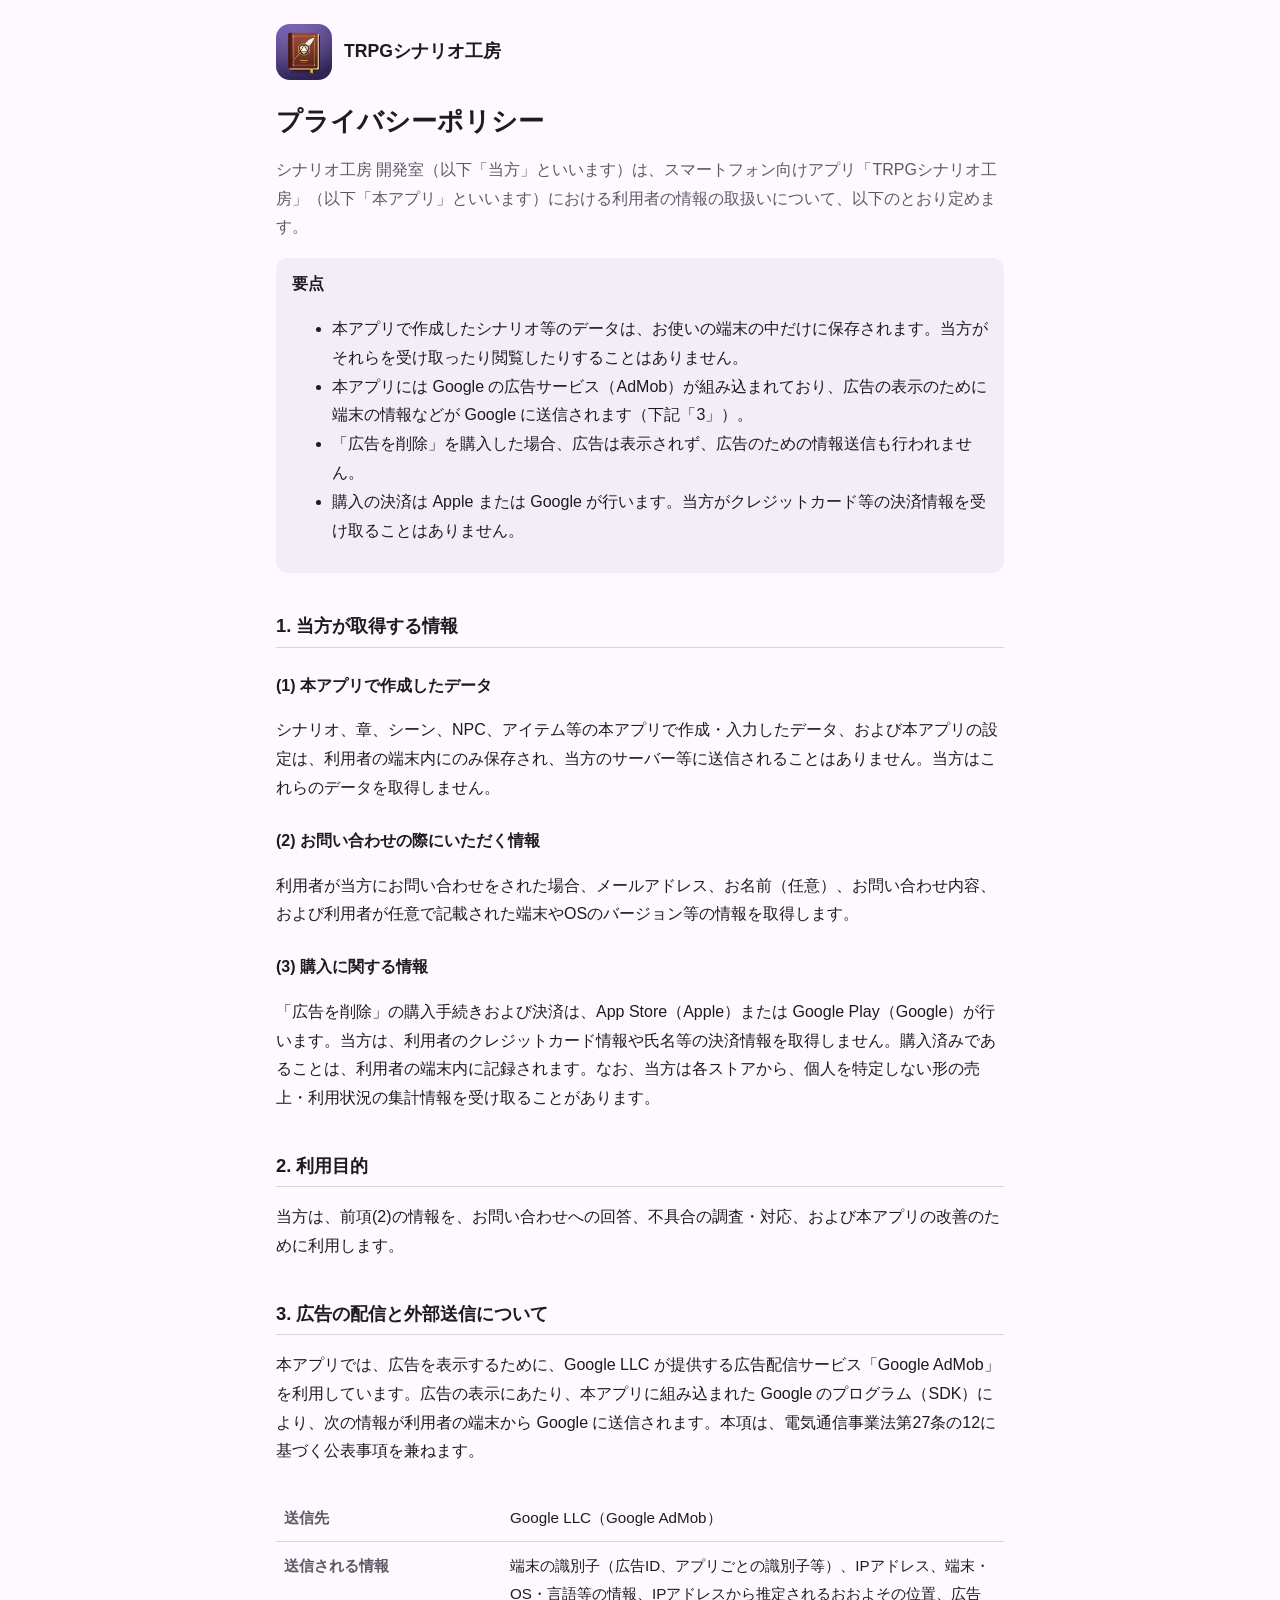
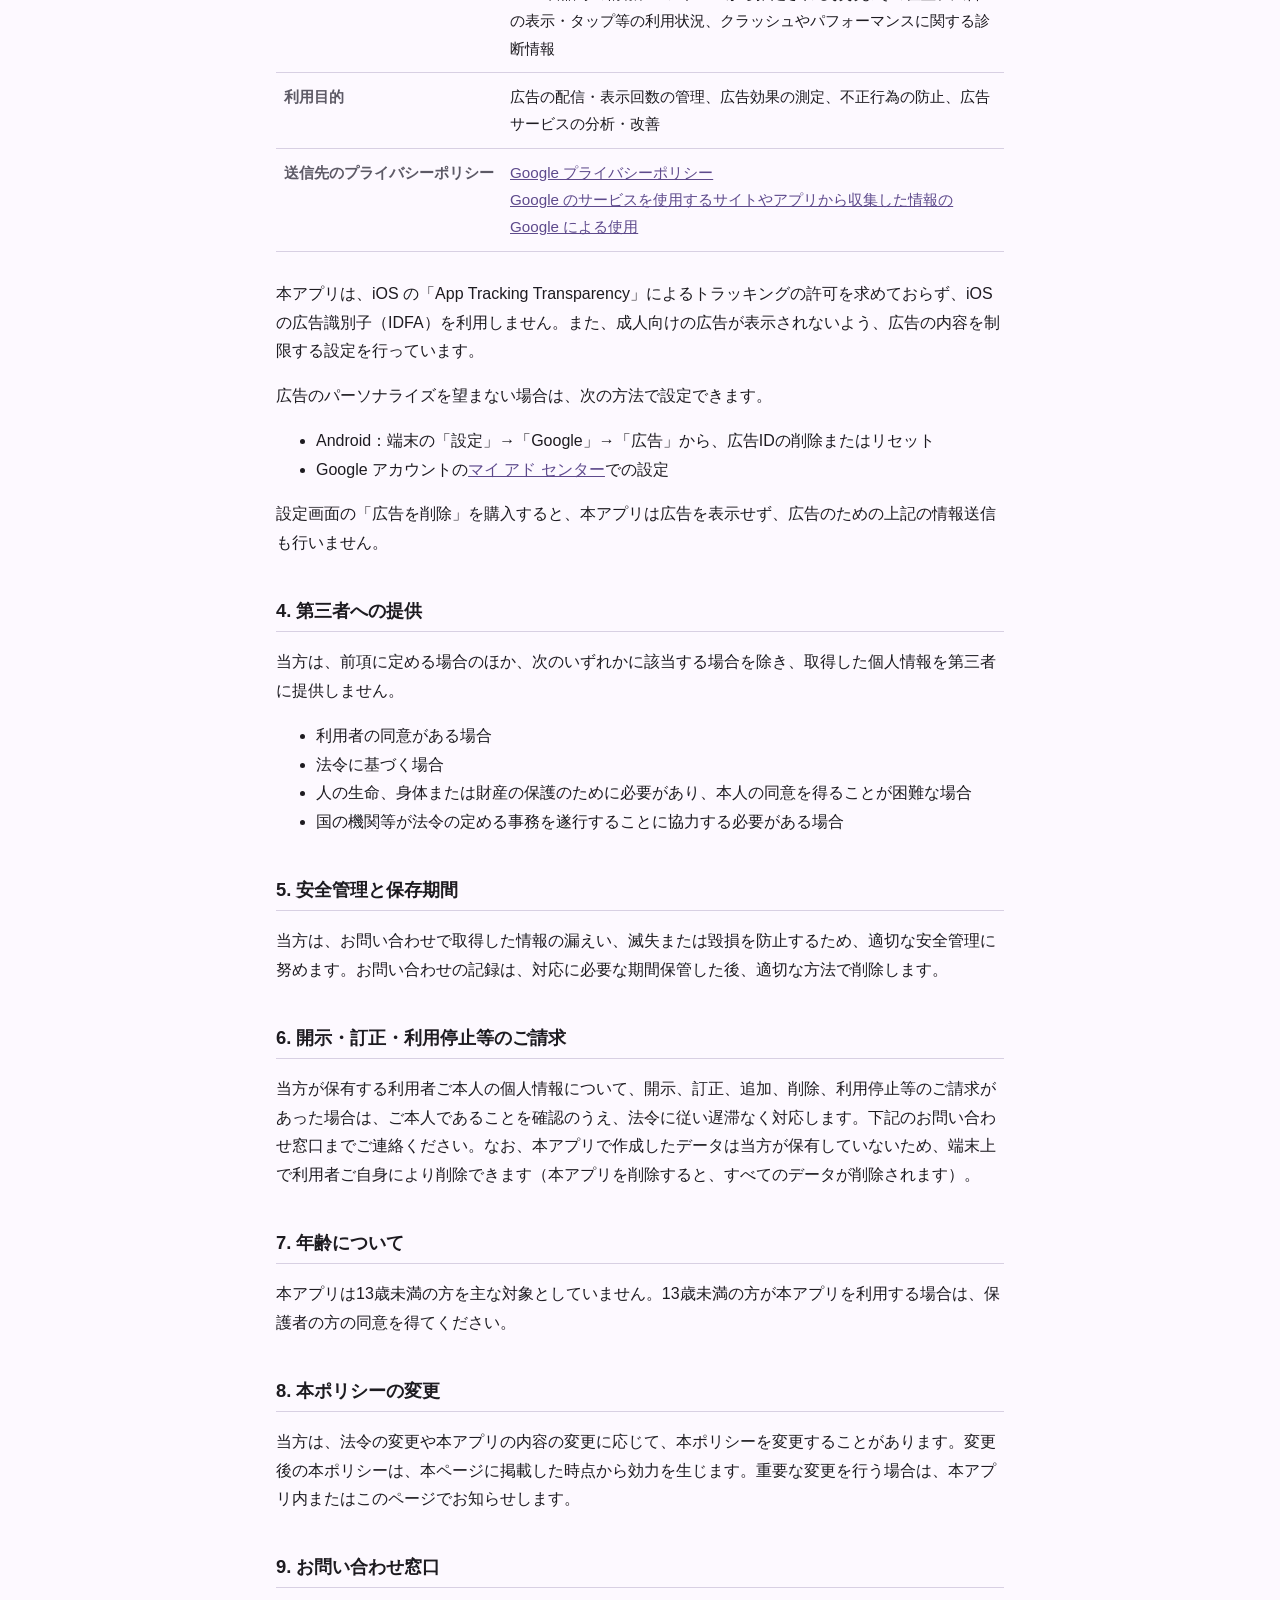
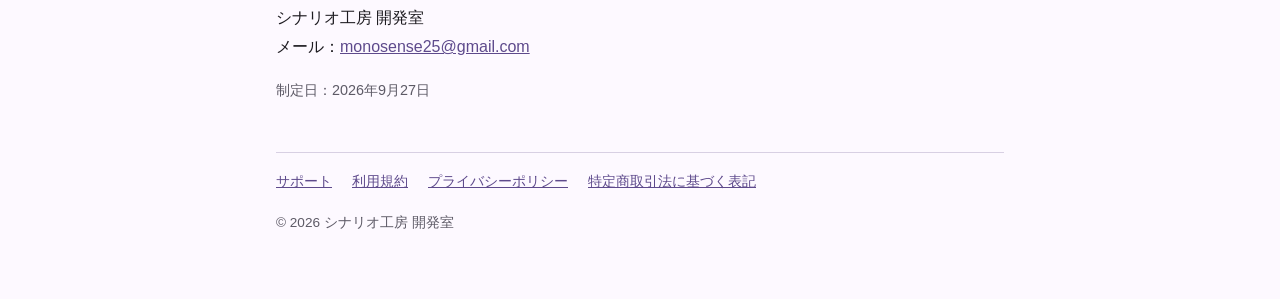
==== privacy.html @ 80e6c277 "サポートページ・利用規約・プライバシーポリシー・特定商取引法に基づく表記を公開 Co-Authored-By: Claude Opus 5.5 <noreply@anthropic.com>" ====
<!doctype html>
<html lang="ja">
<head>
  <meta charset="utf-8">
  <meta name="viewport" content="width=device-width, initial-scale=1">
  <title>プライバシーポリシー｜TRPGシナリオ工房</title>
  <link rel="icon" href="app_icon.png">
  <link rel="apple-touch-icon" href="app_icon.png">
  <link rel="stylesheet" href="style.css">
</head>
<body>
<main>
  <header class="site">
    <img src="app_icon.png" alt="">
    <a href="./">TRPGシナリオ工房</a>
  </header>

  <h1>プライバシーポリシー</h1>
  <p class="lead">シナリオ工房 開発室（以下「当方」といいます）は、スマートフォン向けアプリ「TRPGシナリオ工房」（以下「本アプリ」といいます）における利用者の情報の取扱いについて、以下のとおり定めます。</p>

  <div class="box">
    <strong>要点</strong>
    <ul>
      <li>本アプリで作成したシナリオ等のデータは、お使いの端末の中だけに保存されます。当方がそれらを受け取ったり閲覧したりすることはありません。</li>
      <li>本アプリには Google の広告サービス（AdMob）が組み込まれており、広告の表示のために端末の情報などが Google に送信されます（下記「3」）。</li>
      <li>「広告を削除」を購入した場合、広告は表示されず、広告のための情報送信も行われません。</li>
      <li>購入の決済は Apple または Google が行います。当方がクレジットカード等の決済情報を受け取ることはありません。</li>
    </ul>
  </div>

  <h2>1. 当方が取得する情報</h2>
  <h3>(1) 本アプリで作成したデータ</h3>
  <p>シナリオ、章、シーン、NPC、アイテム等の本アプリで作成・入力したデータ、および本アプリの設定は、利用者の端末内にのみ保存され、当方のサーバー等に送信されることはありません。当方はこれらのデータを取得しません。</p>
  <h3>(2) お問い合わせの際にいただく情報</h3>
  <p>利用者が当方にお問い合わせをされた場合、メールアドレス、お名前（任意）、お問い合わせ内容、および利用者が任意で記載された端末やOSのバージョン等の情報を取得します。</p>
  <h3>(3) 購入に関する情報</h3>
  <p>「広告を削除」の購入手続きおよび決済は、App Store（Apple）または Google Play（Google）が行います。当方は、利用者のクレジットカード情報や氏名等の決済情報を取得しません。購入済みであることは、利用者の端末内に記録されます。なお、当方は各ストアから、個人を特定しない形の売上・利用状況の集計情報を受け取ることがあります。</p>

  <h2>2. 利用目的</h2>
  <p>当方は、前項(2)の情報を、お問い合わせへの回答、不具合の調査・対応、および本アプリの改善のために利用します。</p>

  <h2 id="external">3. 広告の配信と外部送信について</h2>
  <p>本アプリでは、広告を表示するために、Google LLC が提供する広告配信サービス「Google AdMob」を利用しています。広告の表示にあたり、本アプリに組み込まれた Google のプログラム（SDK）により、次の情報が利用者の端末から Google に送信されます。本項は、電気通信事業法第27条の12に基づく公表事項を兼ねます。</p>
  <div class="table-wrap">
  <table>
    <tr><th>送信先</th><td>Google LLC（Google AdMob）</td></tr>
    <tr><th>送信される情報</th><td>
      端末の識別子（広告ID、アプリごとの識別子等）、IPアドレス、端末・OS・言語等の情報、IPアドレスから推定されるおおよその位置、広告の表示・タップ等の利用状況、クラッシュやパフォーマンスに関する診断情報
    </td></tr>
    <tr><th>利用目的</th><td>広告の配信・表示回数の管理、広告効果の測定、不正行為の防止、広告サービスの分析・改善</td></tr>
    <tr><th>送信先のプライバシーポリシー</th><td>
      <a href="https://policies.google.com/privacy?hl=ja">Google プライバシーポリシー</a><br>
      <a href="https://policies.google.com/technologies/partner-sites?hl=ja">Google のサービスを使用するサイトやアプリから収集した情報の Google による使用</a>
    </td></tr>
  </table>
  </div>
  <p>本アプリは、iOS の「App Tracking Transparency」によるトラッキングの許可を求めておらず、iOS の広告識別子（IDFA）を利用しません。また、成人向けの広告が表示されないよう、広告の内容を制限する設定を行っています。</p>
  <p>広告のパーソナライズを望まない場合は、次の方法で設定できます。</p>
  <ul>
    <li>Android：端末の「設定」→「Google」→「広告」から、広告IDの削除またはリセット</li>
    <li>Google アカウントの<a href="https://myadcenter.google.com/?hl=ja">マイ アド センター</a>での設定</li>
  </ul>
  <p>設定画面の「広告を削除」を購入すると、本アプリは広告を表示せず、広告のための上記の情報送信も行いません。</p>

  <h2>4. 第三者への提供</h2>
  <p>当方は、前項に定める場合のほか、次のいずれかに該当する場合を除き、取得した個人情報を第三者に提供しません。</p>
  <ul>
    <li>利用者の同意がある場合</li>
    <li>法令に基づく場合</li>
    <li>人の生命、身体または財産の保護のために必要があり、本人の同意を得ることが困難な場合</li>
    <li>国の機関等が法令の定める事務を遂行することに協力する必要がある場合</li>
  </ul>

  <h2>5. 安全管理と保存期間</h2>
  <p>当方は、お問い合わせで取得した情報の漏えい、滅失または毀損を防止するため、適切な安全管理に努めます。お問い合わせの記録は、対応に必要な期間保管した後、適切な方法で削除します。</p>

  <h2>6. 開示・訂正・利用停止等のご請求</h2>
  <p>当方が保有する利用者ご本人の個人情報について、開示、訂正、追加、削除、利用停止等のご請求があった場合は、ご本人であることを確認のうえ、法令に従い遅滞なく対応します。下記のお問い合わせ窓口までご連絡ください。なお、本アプリで作成したデータは当方が保有していないため、端末上で利用者ご自身により削除できます（本アプリを削除すると、すべてのデータが削除されます）。</p>

  <h2>7. 年齢について</h2>
  <p>本アプリは13歳未満の方を主な対象としていません。13歳未満の方が本アプリを利用する場合は、保護者の方の同意を得てください。</p>

  <h2>8. 本ポリシーの変更</h2>
  <p>当方は、法令の変更や本アプリの内容の変更に応じて、本ポリシーを変更することがあります。変更後の本ポリシーは、本ページに掲載した時点から効力を生じます。重要な変更を行う場合は、本アプリ内またはこのページでお知らせします。</p>

  <h2>9. お問い合わせ窓口</h2>
  <p>シナリオ工房 開発室<br>
  メール：<a href="mailto:monosense25@gmail.com">monosense25@gmail.com</a></p>

  <p class="meta">制定日：2026年9月27日</p>

  <nav class="links">
    <a href="./">サポート</a>
    <a href="terms.html">利用規約</a>
    <a href="privacy.html">プライバシーポリシー</a>
    <a href="tokushoho.html">特定商取引法に基づく表記</a>
  </nav>
  <footer>© 2026 シナリオ工房 開発室</footer>
</main>
</body>
</html>
---- style.css ----
:root {
  --bg: #fdf9ff;
  --surface: #f3edf7;
  --text: #1d1b20;
  --muted: #5d5a66;
  --primary: #5e4a8c;
  --border: #d8d0e3;
}

@media (prefers-color-scheme: dark) {
  :root {
    --bg: #141218;
    --surface: #211f26;
    --text: #e6e0e9;
    --muted: #b3aebd;
    --primary: #cdbdff;
    --border: #3b3744;
  }
}

* {
  box-sizing: border-box;
}

body {
  margin: 0;
  background: var(--bg);
  color: var(--text);
  font-family: -apple-system, BlinkMacSystemFont, "Hiragino Sans", "Hiragino Kaku Gothic ProN",
    "Noto Sans JP", "Yu Gothic", Meiryo, sans-serif;
  line-height: 1.8;
  -webkit-text-size-adjust: 100%;
}

main {
  max-width: 760px;
  margin: 0 auto;
  padding: 24px 16px 64px;
}

header.site {
  display: flex;
  align-items: center;
  gap: 12px;
  margin-bottom: 8px;
}

header.site img {
  width: 56px;
  height: 56px;
  border-radius: 14px;
}

header.site a {
  color: var(--text);
  text-decoration: none;
  font-weight: 700;
  font-size: 1.1rem;
}

h1 {
  font-size: 1.6rem;
  line-height: 1.4;
  margin: 24px 0 8px;
}

h2 {
  font-size: 1.15rem;
  margin: 36px 0 8px;
  padding-bottom: 4px;
  border-bottom: 1px solid var(--border);
}

h3 {
  font-size: 1rem;
  margin: 24px 0 4px;
}

a {
  color: var(--primary);
}

p,
li {
  overflow-wrap: anywhere;
}

.lead {
  color: var(--muted);
}

.box {
  background: var(--surface);
  border-radius: 12px;
  padding: 12px 16px;
  margin: 16px 0;
}

.table-wrap {
  overflow-x: auto;
}

table {
  width: 100%;
  border-collapse: collapse;
  margin: 12px 0;
  font-size: 0.95rem;
}

th,
td {
  text-align: left;
  vertical-align: top;
  padding: 10px 8px;
  border-bottom: 1px solid var(--border);
}

th {
  white-space: nowrap;
  color: var(--muted);
  font-weight: 600;
}

nav.links {
  display: flex;
  flex-wrap: wrap;
  gap: 8px 20px;
  margin-top: 48px;
  padding-top: 16px;
  border-top: 1px solid var(--border);
  font-size: 0.9rem;
}

footer {
  margin-top: 16px;
  color: var(--muted);
  font-size: 0.85rem;
}

.meta {
  color: var(--muted);
  font-size: 0.9rem;
}
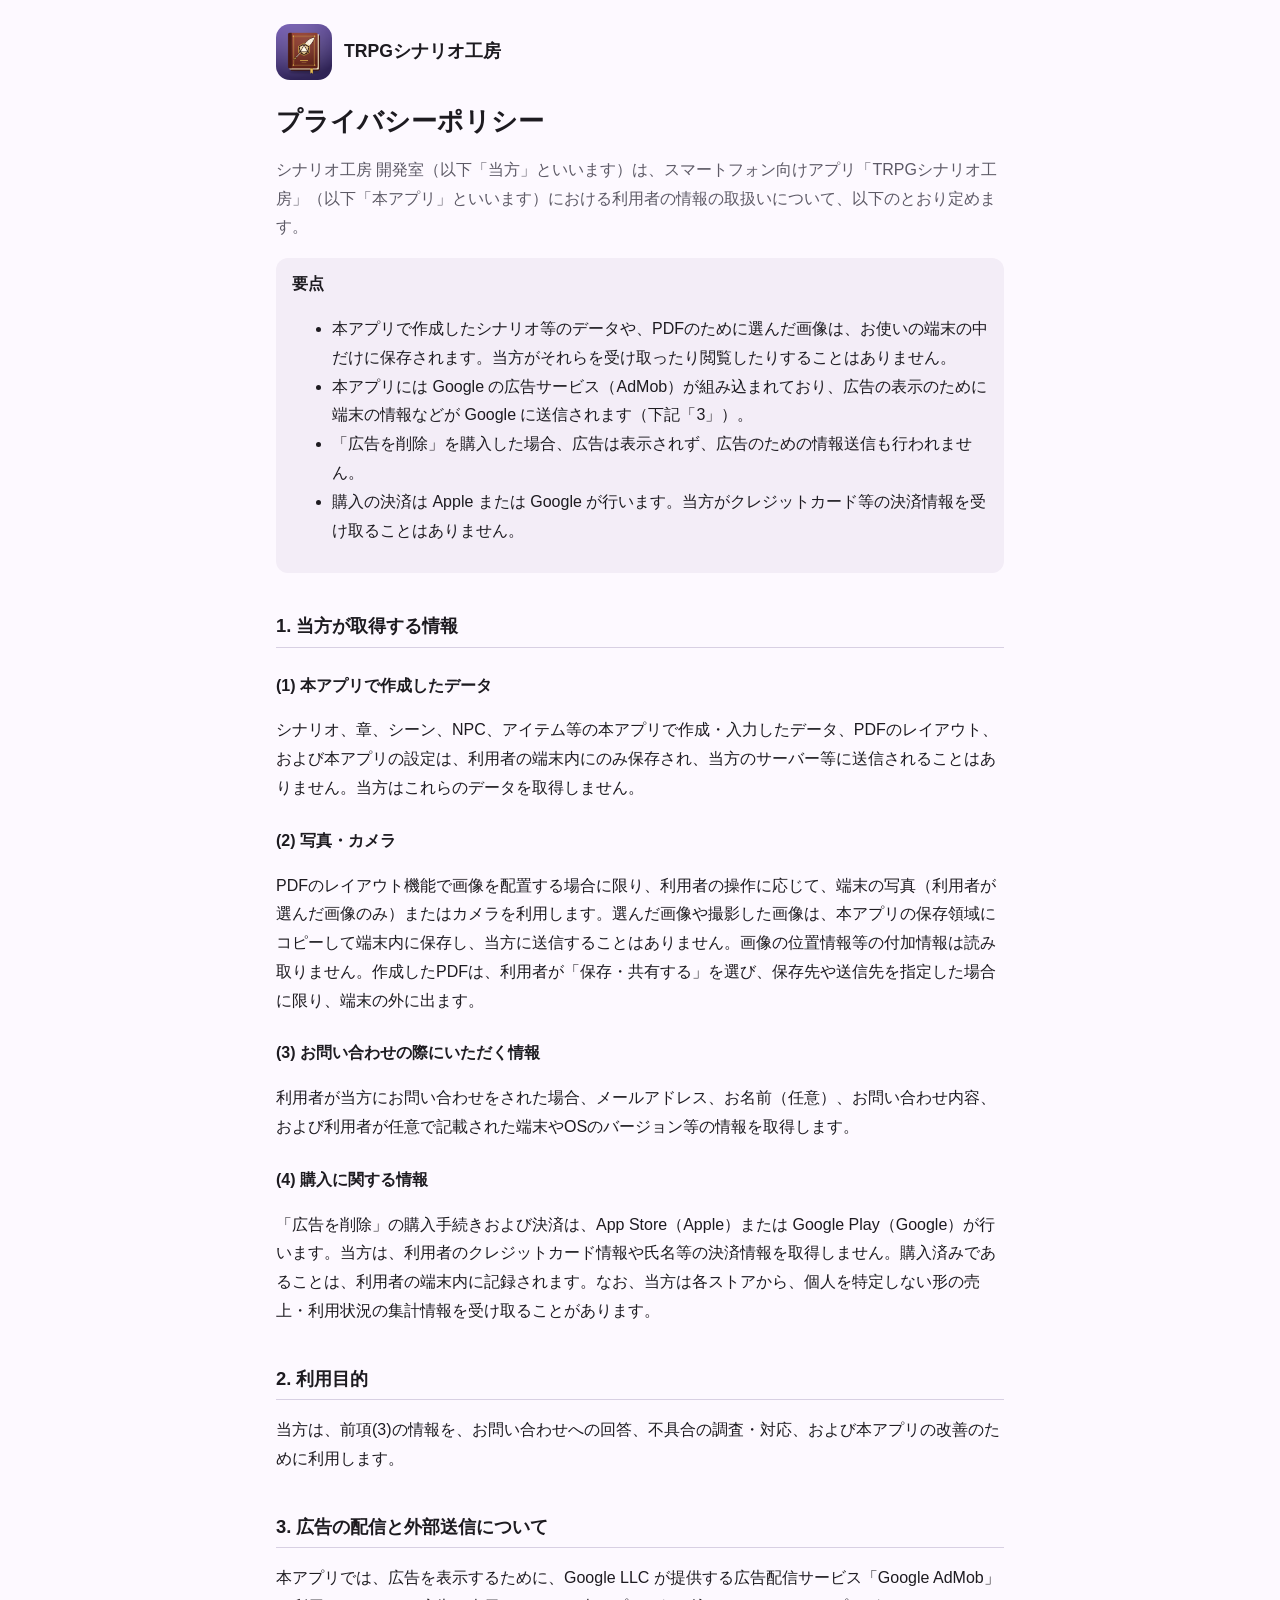
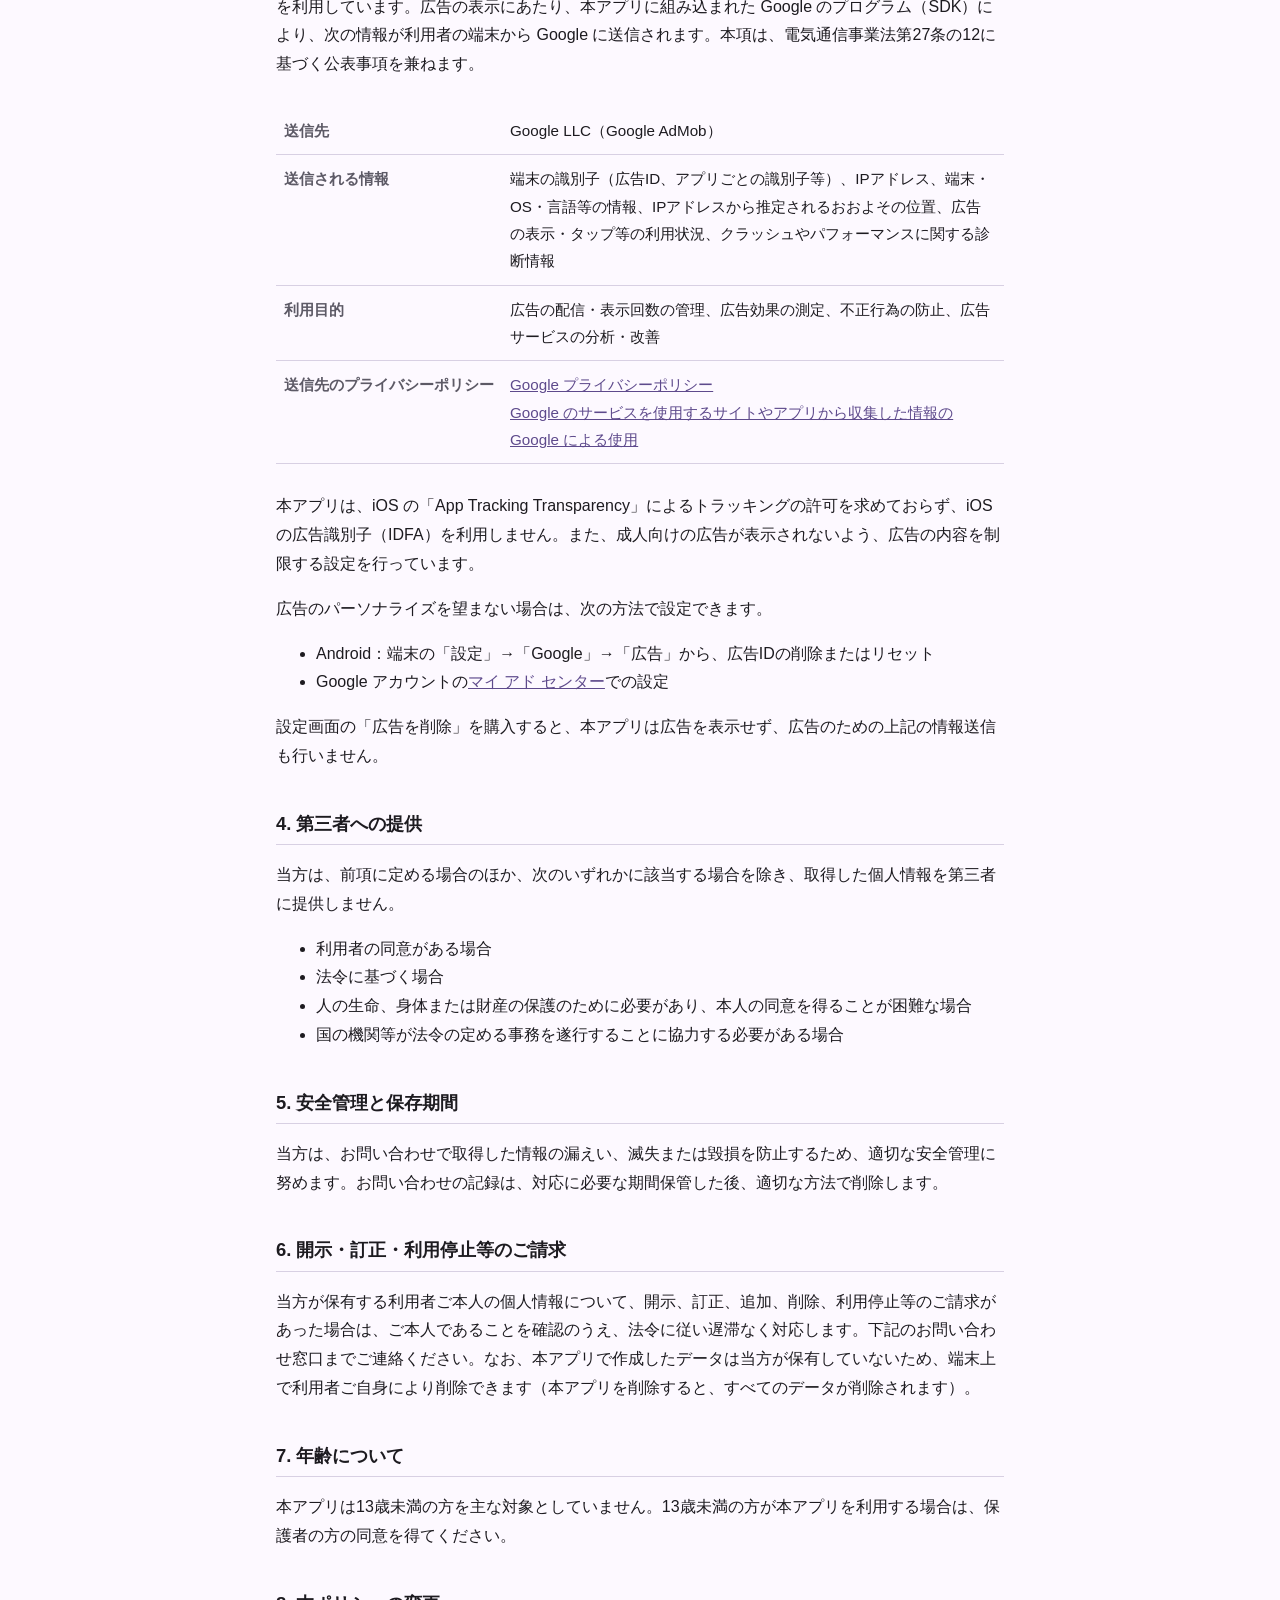
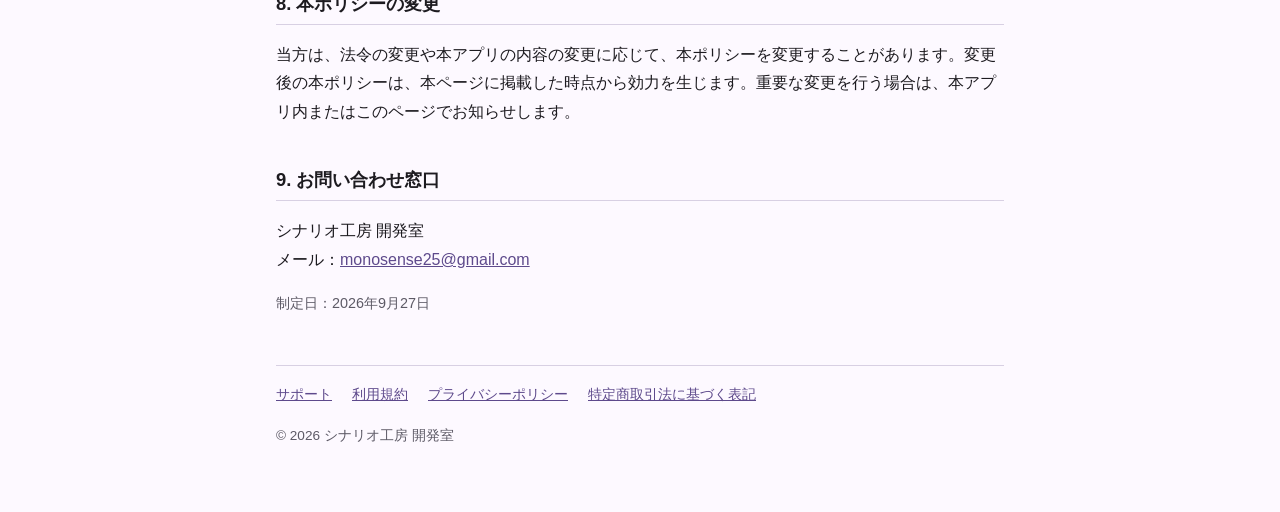
==== commit 61821b7f: "サポートページを更新" ====
--- a/privacy.html
+++ b/privacy.html
@@ -21,7 +21,7 @@
   <div class="box">
     <strong>要点</strong>
     <ul>
-      <li>本アプリで作成したシナリオ等のデータは、お使いの端末の中だけに保存されます。当方がそれらを受け取ったり閲覧したりすることはありません。</li>
+      <li>本アプリで作成したシナリオ等のデータや、PDFのために選んだ画像は、お使いの端末の中だけに保存されます。当方がそれらを受け取ったり閲覧したりすることはありません。</li>
       <li>本アプリには Google の広告サービス（AdMob）が組み込まれており、広告の表示のために端末の情報などが Google に送信されます（下記「3」）。</li>
       <li>「広告を削除」を購入した場合、広告は表示されず、広告のための情報送信も行われません。</li>
       <li>購入の決済は Apple または Google が行います。当方がクレジットカード等の決済情報を受け取ることはありません。</li>
@@ -30,14 +30,16 @@
 
   <h2>1. 当方が取得する情報</h2>
   <h3>(1) 本アプリで作成したデータ</h3>
-  <p>シナリオ、章、シーン、NPC、アイテム等の本アプリで作成・入力したデータ、および本アプリの設定は、利用者の端末内にのみ保存され、当方のサーバー等に送信されることはありません。当方はこれらのデータを取得しません。</p>
-  <h3>(2) お問い合わせの際にいただく情報</h3>
+  <p>シナリオ、章、シーン、NPC、アイテム等の本アプリで作成・入力したデータ、PDFのレイアウト、および本アプリの設定は、利用者の端末内にのみ保存され、当方のサーバー等に送信されることはありません。当方はこれらのデータを取得しません。</p>
+  <h3>(2) 写真・カメラ</h3>
+  <p>PDFのレイアウト機能で画像を配置する場合に限り、利用者の操作に応じて、端末の写真（利用者が選んだ画像のみ）またはカメラを利用します。選んだ画像や撮影した画像は、本アプリの保存領域にコピーして端末内に保存し、当方に送信することはありません。画像の位置情報等の付加情報は読み取りません。作成したPDFは、利用者が「保存・共有する」を選び、保存先や送信先を指定した場合に限り、端末の外に出ます。</p>
+  <h3>(3) お問い合わせの際にいただく情報</h3>
   <p>利用者が当方にお問い合わせをされた場合、メールアドレス、お名前（任意）、お問い合わせ内容、および利用者が任意で記載された端末やOSのバージョン等の情報を取得します。</p>
-  <h3>(3) 購入に関する情報</h3>
+  <h3>(4) 購入に関する情報</h3>
   <p>「広告を削除」の購入手続きおよび決済は、App Store（Apple）または Google Play（Google）が行います。当方は、利用者のクレジットカード情報や氏名等の決済情報を取得しません。購入済みであることは、利用者の端末内に記録されます。なお、当方は各ストアから、個人を特定しない形の売上・利用状況の集計情報を受け取ることがあります。</p>
 
   <h2>2. 利用目的</h2>
-  <p>当方は、前項(2)の情報を、お問い合わせへの回答、不具合の調査・対応、および本アプリの改善のために利用します。</p>
+  <p>当方は、前項(3)の情報を、お問い合わせへの回答、不具合の調査・対応、および本アプリの改善のために利用します。</p>
 
   <h2 id="external">3. 広告の配信と外部送信について</h2>
   <p>本アプリでは、広告を表示するために、Google LLC が提供する広告配信サービス「Google AdMob」を利用しています。広告の表示にあたり、本アプリに組み込まれた Google のプログラム（SDK）により、次の情報が利用者の端末から Google に送信されます。本項は、電気通信事業法第27条の12に基づく公表事項を兼ねます。</p>
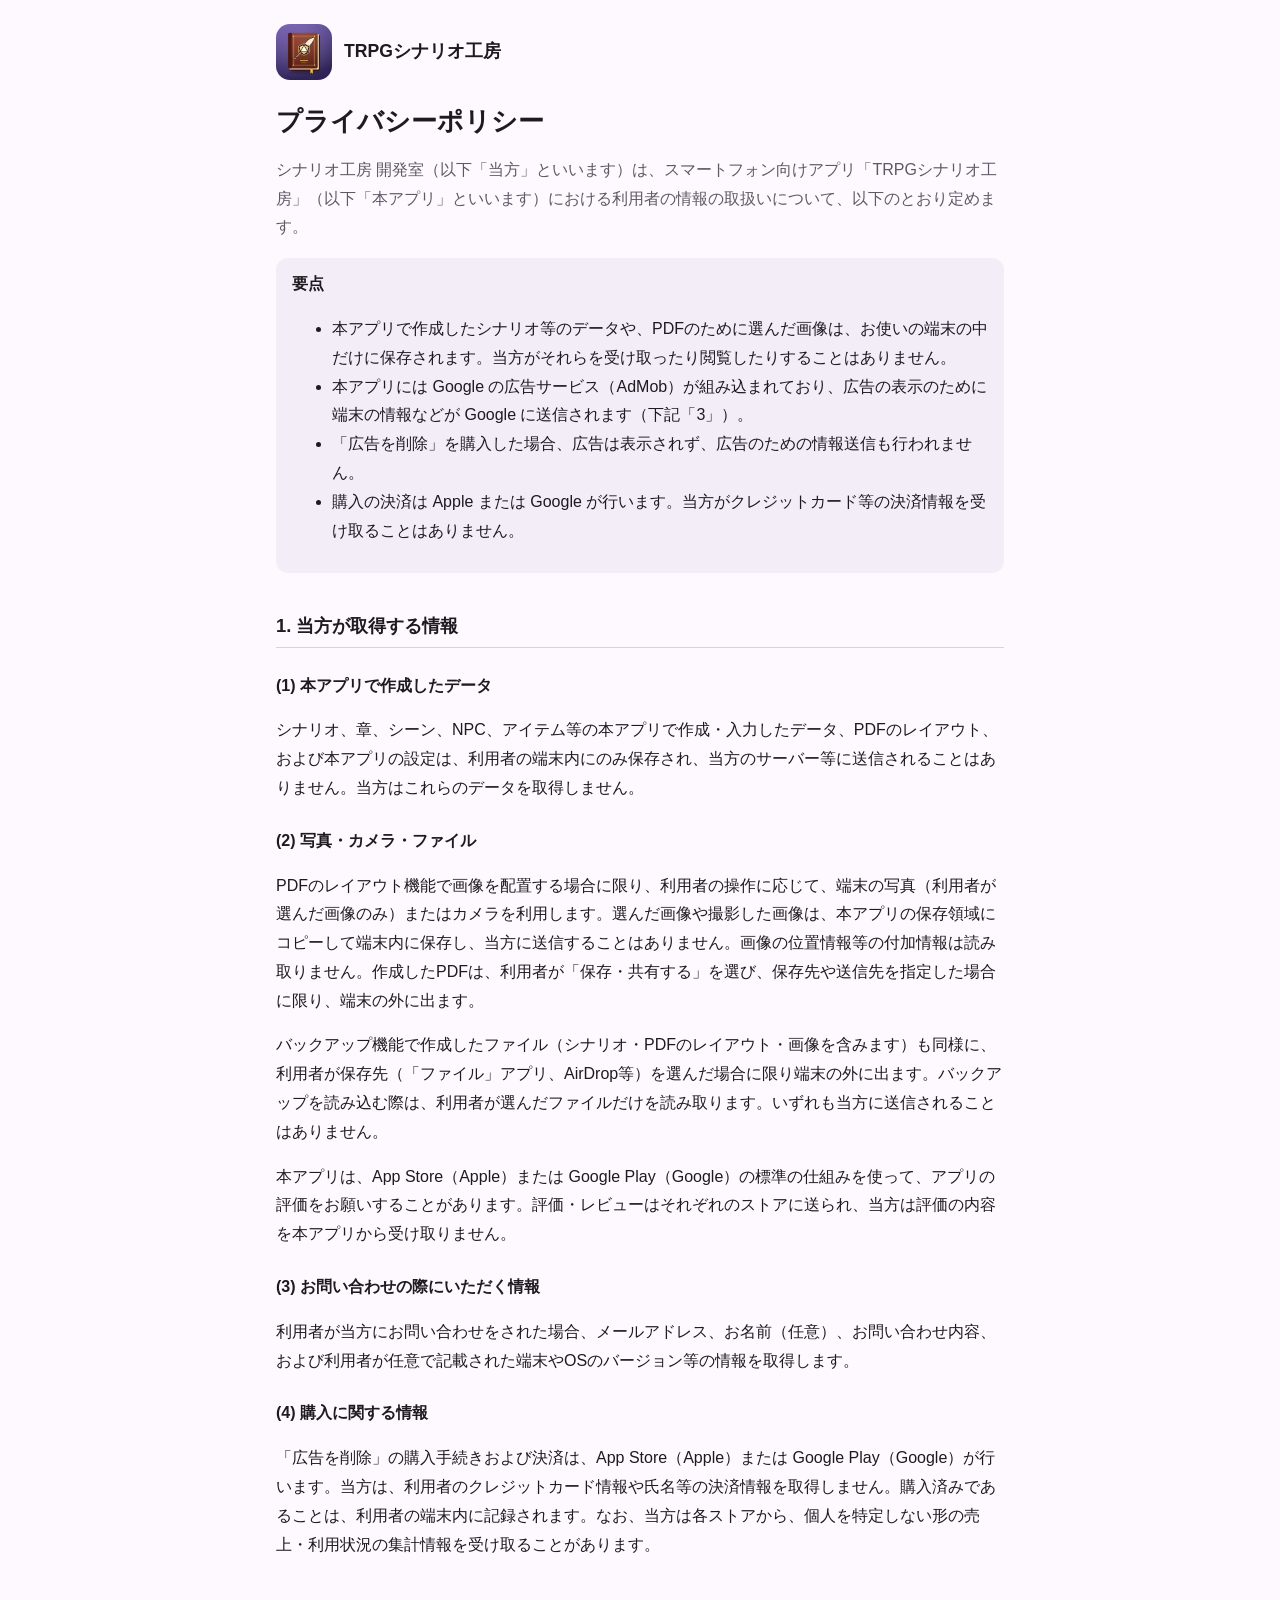
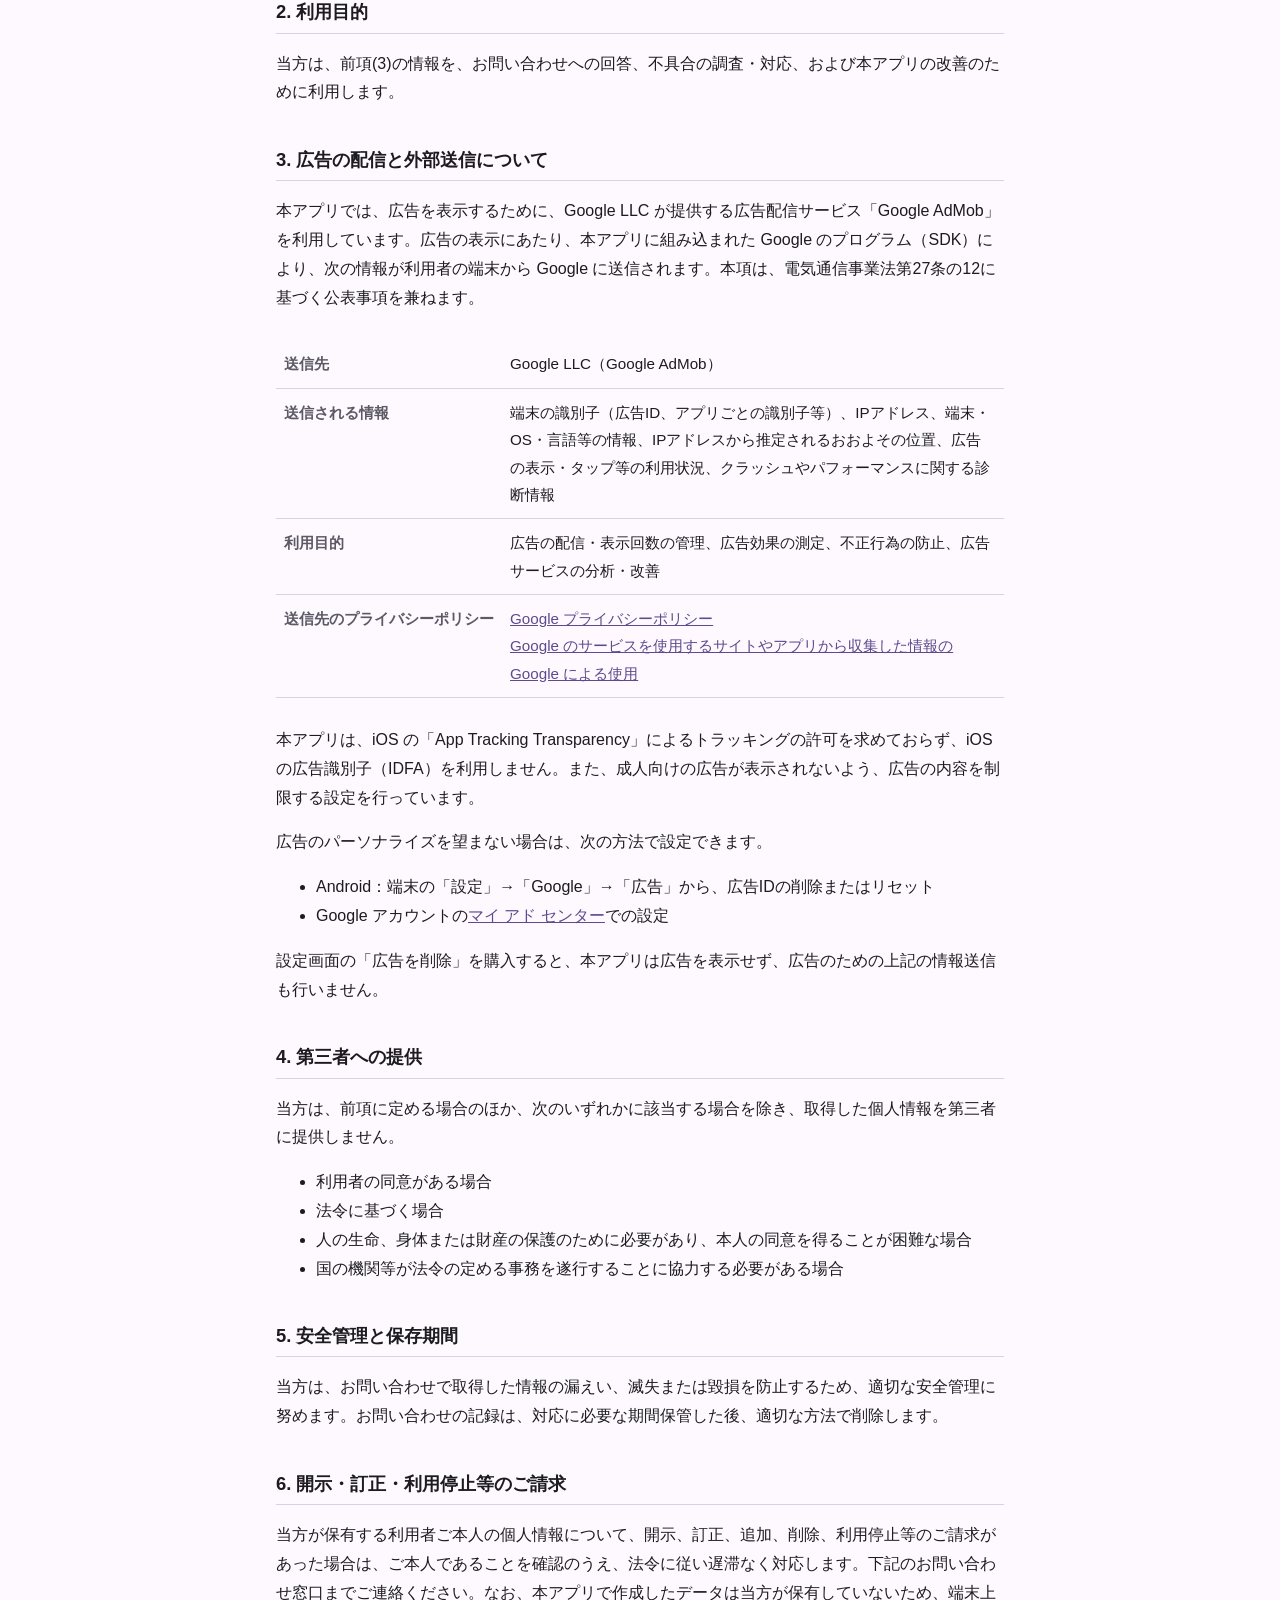
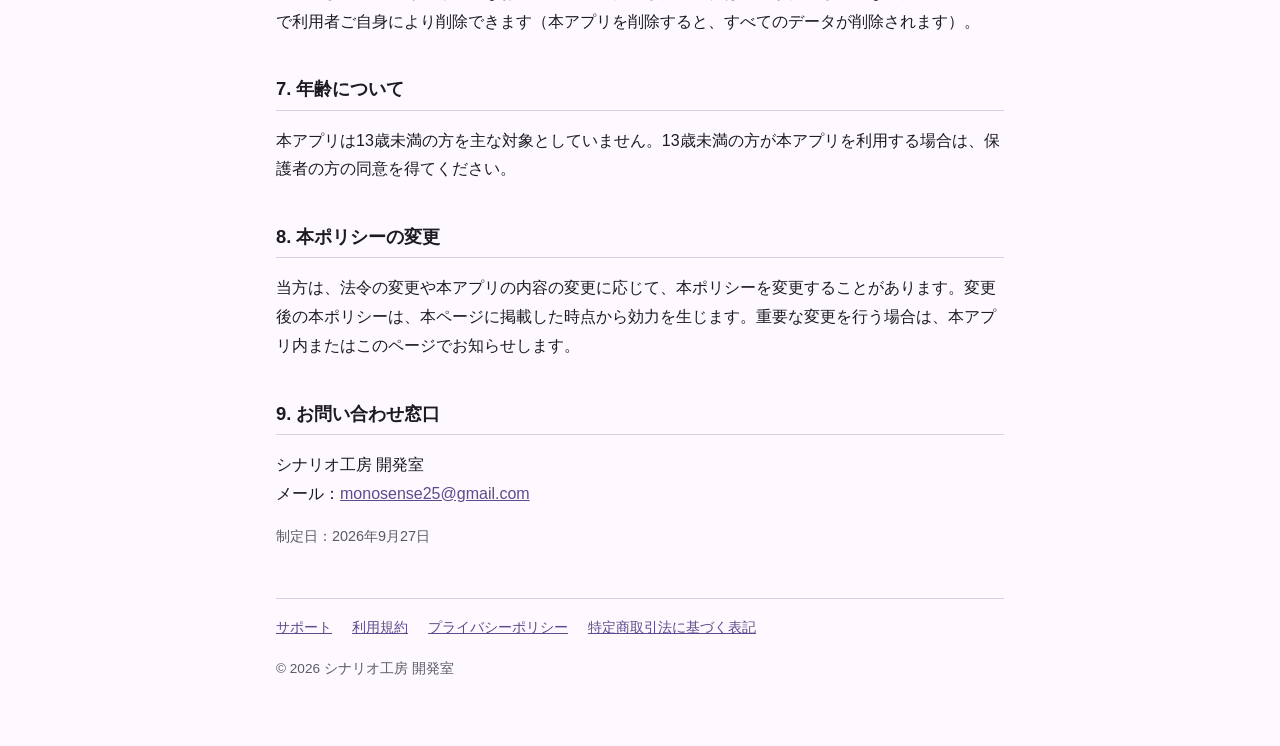
==== commit 20cfc809: "サポートページを更新" ====
--- a/privacy.html
+++ b/privacy.html
@@ -31,8 +31,10 @@
   <h2>1. 当方が取得する情報</h2>
   <h3>(1) 本アプリで作成したデータ</h3>
   <p>シナリオ、章、シーン、NPC、アイテム等の本アプリで作成・入力したデータ、PDFのレイアウト、および本アプリの設定は、利用者の端末内にのみ保存され、当方のサーバー等に送信されることはありません。当方はこれらのデータを取得しません。</p>
-  <h3>(2) 写真・カメラ</h3>
+  <h3>(2) 写真・カメラ・ファイル</h3>
   <p>PDFのレイアウト機能で画像を配置する場合に限り、利用者の操作に応じて、端末の写真（利用者が選んだ画像のみ）またはカメラを利用します。選んだ画像や撮影した画像は、本アプリの保存領域にコピーして端末内に保存し、当方に送信することはありません。画像の位置情報等の付加情報は読み取りません。作成したPDFは、利用者が「保存・共有する」を選び、保存先や送信先を指定した場合に限り、端末の外に出ます。</p>
+  <p>バックアップ機能で作成したファイル（シナリオ・PDFのレイアウト・画像を含みます）も同様に、利用者が保存先（「ファイル」アプリ、AirDrop等）を選んだ場合に限り端末の外に出ます。バックアップを読み込む際は、利用者が選んだファイルだけを読み取ります。いずれも当方に送信されることはありません。</p>
+  <p>本アプリは、App Store（Apple）または Google Play（Google）の標準の仕組みを使って、アプリの評価をお願いすることがあります。評価・レビューはそれぞれのストアに送られ、当方は評価の内容を本アプリから受け取りません。</p>
   <h3>(3) お問い合わせの際にいただく情報</h3>
   <p>利用者が当方にお問い合わせをされた場合、メールアドレス、お名前（任意）、お問い合わせ内容、および利用者が任意で記載された端末やOSのバージョン等の情報を取得します。</p>
   <h3>(4) 購入に関する情報</h3>
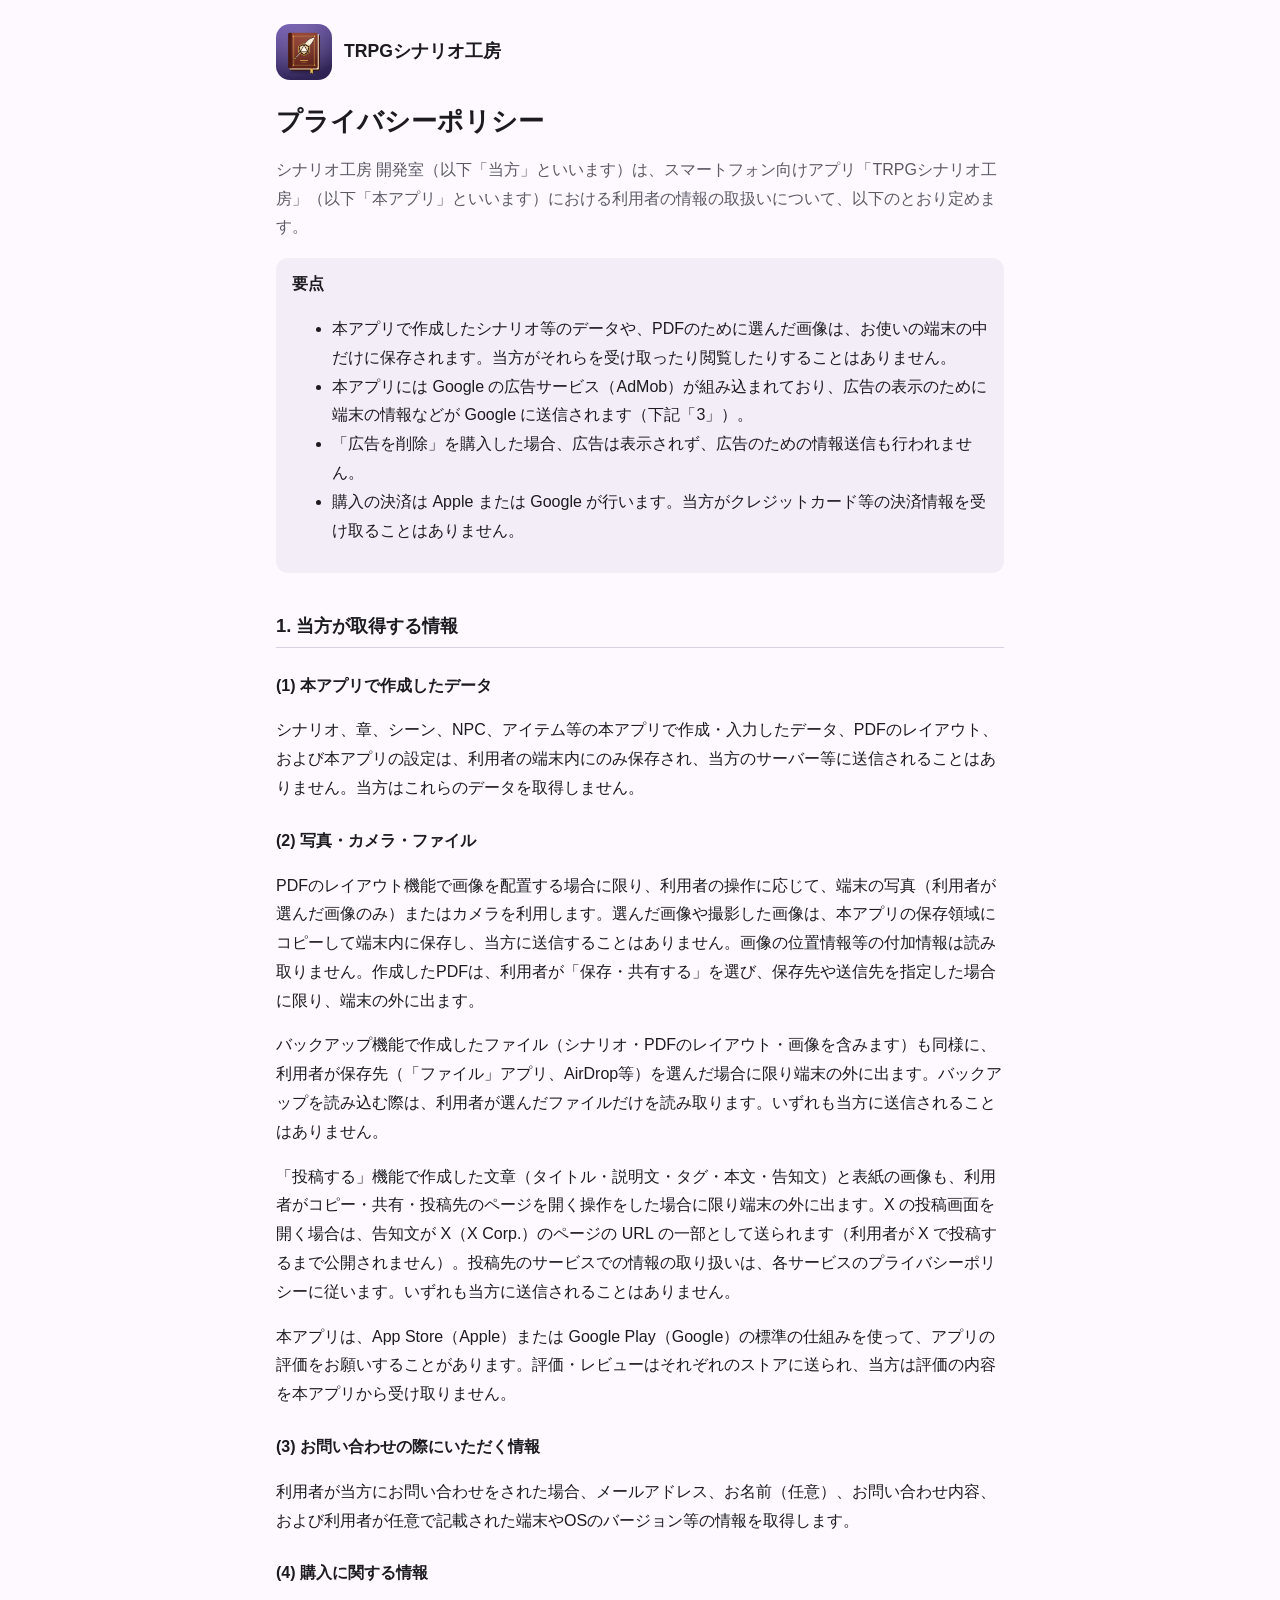
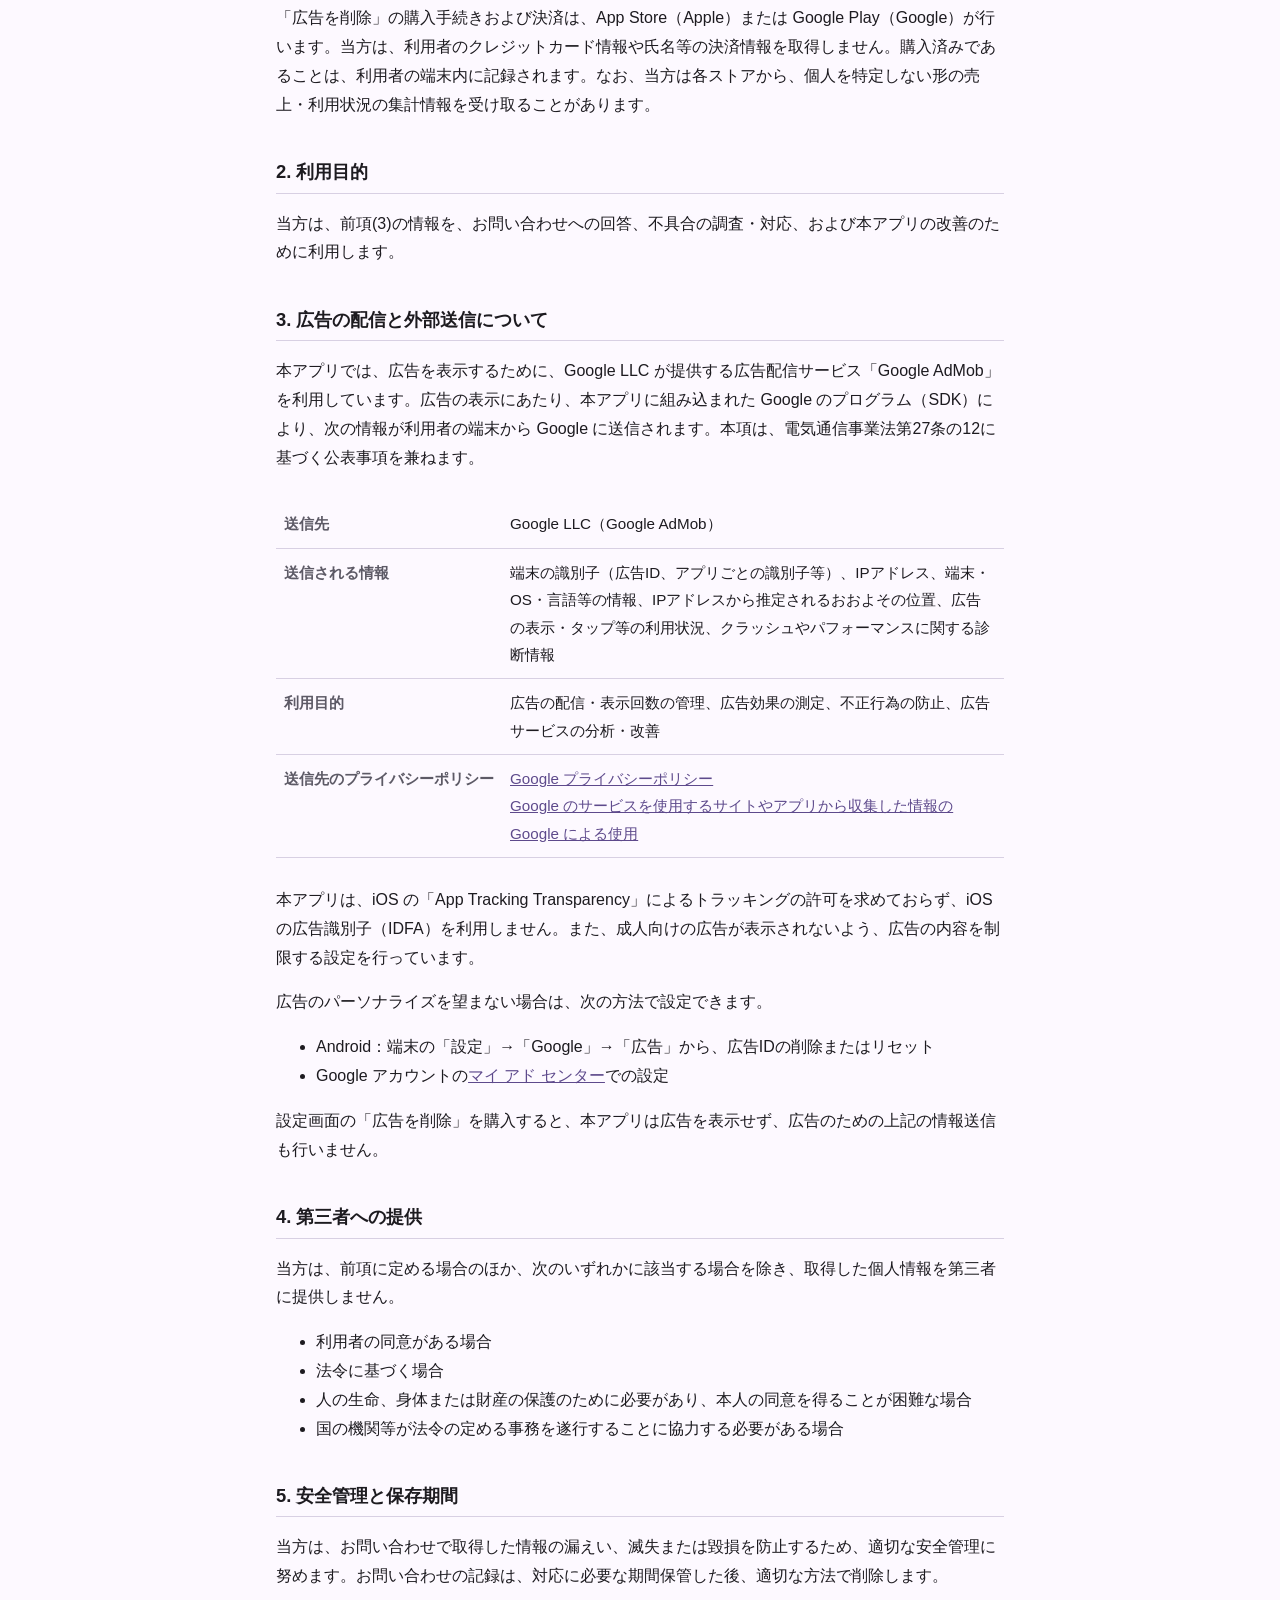
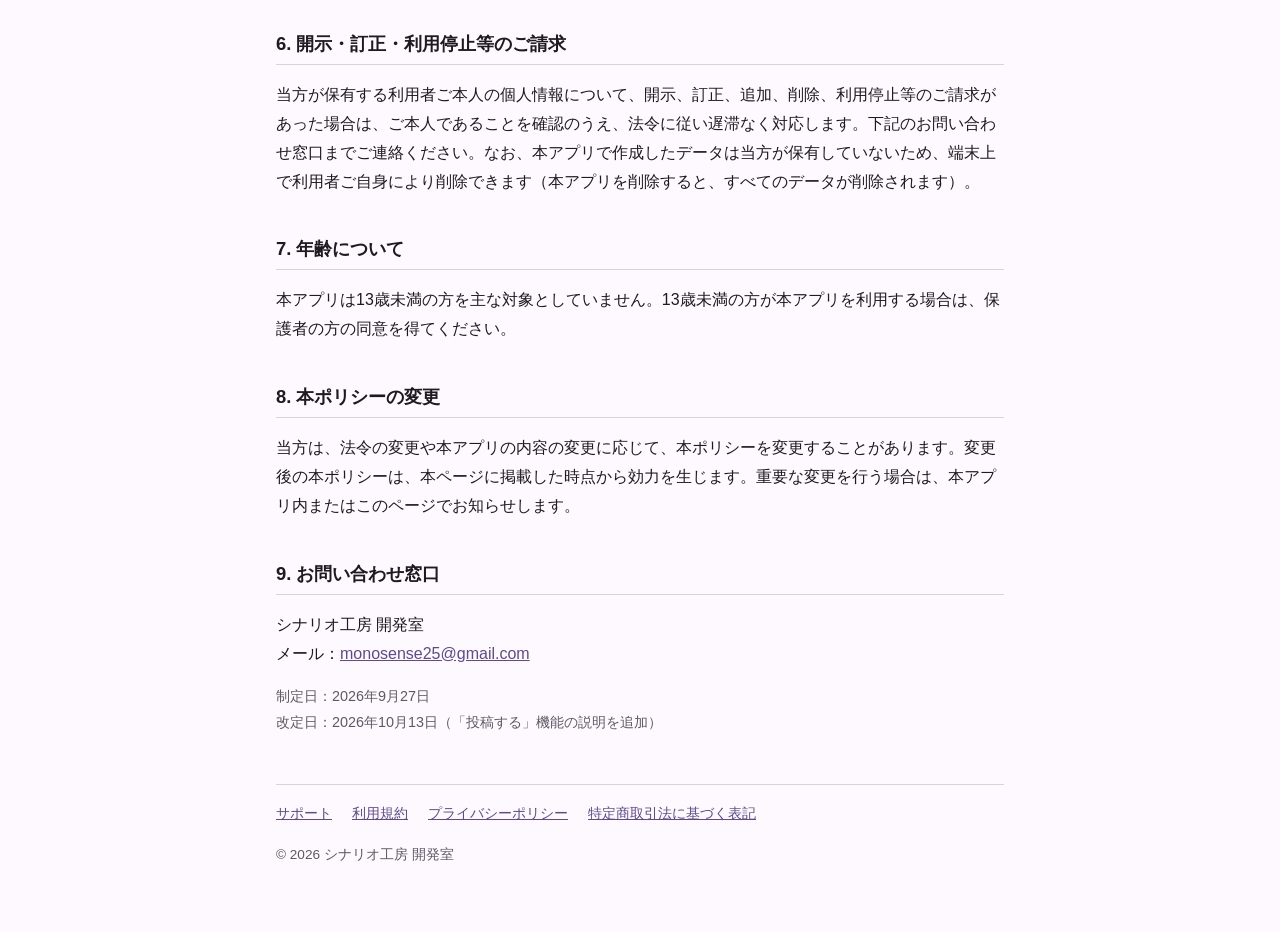
==== commit 646bec20: "サポートページを更新" ====
--- a/privacy.html
+++ b/privacy.html
@@ -34,6 +34,7 @@
   <h3>(2) 写真・カメラ・ファイル</h3>
   <p>PDFのレイアウト機能で画像を配置する場合に限り、利用者の操作に応じて、端末の写真（利用者が選んだ画像のみ）またはカメラを利用します。選んだ画像や撮影した画像は、本アプリの保存領域にコピーして端末内に保存し、当方に送信することはありません。画像の位置情報等の付加情報は読み取りません。作成したPDFは、利用者が「保存・共有する」を選び、保存先や送信先を指定した場合に限り、端末の外に出ます。</p>
   <p>バックアップ機能で作成したファイル（シナリオ・PDFのレイアウト・画像を含みます）も同様に、利用者が保存先（「ファイル」アプリ、AirDrop等）を選んだ場合に限り端末の外に出ます。バックアップを読み込む際は、利用者が選んだファイルだけを読み取ります。いずれも当方に送信されることはありません。</p>
+  <p>「投稿する」機能で作成した文章（タイトル・説明文・タグ・本文・告知文）と表紙の画像も、利用者がコピー・共有・投稿先のページを開く操作をした場合に限り端末の外に出ます。X の投稿画面を開く場合は、告知文が X（X Corp.）のページの URL の一部として送られます（利用者が X で投稿するまで公開されません）。投稿先のサービスでの情報の取り扱いは、各サービスのプライバシーポリシーに従います。いずれも当方に送信されることはありません。</p>
   <p>本アプリは、App Store（Apple）または Google Play（Google）の標準の仕組みを使って、アプリの評価をお願いすることがあります。評価・レビューはそれぞれのストアに送られ、当方は評価の内容を本アプリから受け取りません。</p>
   <h3>(3) お問い合わせの際にいただく情報</h3>
   <p>利用者が当方にお問い合わせをされた場合、メールアドレス、お名前（任意）、お問い合わせ内容、および利用者が任意で記載された端末やOSのバージョン等の情報を取得します。</p>
@@ -91,7 +92,7 @@
   <p>シナリオ工房 開発室<br>
   メール：<a href="mailto:monosense25@gmail.com">monosense25@gmail.com</a></p>
 
-  <p class="meta">制定日：2026年9月27日</p>
+  <p class="meta">制定日：2026年9月27日<br>改定日：2026年10月13日（「投稿する」機能の説明を追加）</p>
 
   <nav class="links">
     <a href="./">サポート</a>
--- a/style.css
+++ b/style.css
@@ -141,3 +141,338 @@
   color: var(--muted);
   font-size: 0.9rem;
 }
+
+/* -------------------------------------------------------------------------
+   トップページ（アプリの紹介）
+   ------------------------------------------------------------------------- */
+
+:root {
+  --gold: #f6d88e;
+  --hero-from: #6a55a8;
+  --hero-to: #1d2142;
+  --card: #ffffff;
+}
+
+@media (prefers-color-scheme: dark) {
+  :root {
+    --card: #211f26;
+  }
+}
+
+body.landing {
+  overflow-x: hidden;
+}
+
+.topbar {
+  position: sticky;
+  top: 0;
+  z-index: 10;
+  display: flex;
+  align-items: center;
+  justify-content: space-between;
+  gap: 12px;
+  padding: 10px 16px;
+  background: color-mix(in srgb, var(--bg) 88%, transparent);
+  backdrop-filter: blur(12px);
+  -webkit-backdrop-filter: blur(12px);
+  border-bottom: 1px solid var(--border);
+}
+
+.topbar .brand {
+  display: flex;
+  align-items: center;
+  gap: 8px;
+  color: var(--text);
+  font-weight: 700;
+  text-decoration: none;
+  white-space: nowrap;
+}
+
+.topbar .brand img {
+  width: 32px;
+  height: 32px;
+  border-radius: 8px;
+}
+
+.topbar nav {
+  display: flex;
+  gap: 14px;
+  font-size: 0.9rem;
+  overflow-x: auto;
+}
+
+.topbar nav a {
+  color: var(--muted);
+  text-decoration: none;
+  white-space: nowrap;
+}
+
+.hero {
+  color: #fff;
+  background:
+    radial-gradient(circle at 85% 10%, rgba(255, 255, 255, 0.18), transparent 45%),
+    linear-gradient(135deg, var(--hero-from), var(--hero-to));
+}
+
+.hero-inner {
+  max-width: 1040px;
+  margin: 0 auto;
+  padding: 48px 16px 0;
+  display: flex;
+  align-items: flex-end;
+  gap: 40px;
+}
+
+.hero-text {
+  flex: 1;
+  padding-bottom: 48px;
+}
+
+.eyebrow {
+  display: inline-block;
+  margin: 0 0 12px;
+  padding: 2px 14px;
+  border: 1px solid rgba(255, 255, 255, 0.35);
+  border-radius: 999px;
+  background: rgba(255, 255, 255, 0.14);
+  font-size: 0.85rem;
+  font-weight: 600;
+}
+
+.hero h1 {
+  margin: 0 0 16px;
+  font-size: clamp(1.7rem, 4.6vw, 2.8rem);
+  line-height: 1.35;
+  font-weight: 800;
+}
+
+.gold {
+  color: var(--gold);
+}
+
+/* 言葉の途中で改行しない（「届け／る。」のような折り返しを防ぐ） */
+.phrase {
+  display: inline-block;
+}
+
+.hero-lead {
+  max-width: 34em;
+  margin: 0 0 24px;
+  color: rgba(255, 255, 255, 0.86);
+}
+
+.cta {
+  display: flex;
+  flex-wrap: wrap;
+  align-items: center;
+  gap: 12px 16px;
+}
+
+.store-button {
+  display: inline-block;
+  padding: 12px 22px;
+  border-radius: 12px;
+  background: #fff;
+  color: #2b2140;
+  font-weight: 700;
+}
+
+.store-button[aria-disabled="true"] {
+  opacity: 0.85;
+  cursor: default;
+}
+
+.cta-note {
+  color: rgba(255, 255, 255, 0.78);
+  font-size: 0.9rem;
+}
+
+.hero-phones {
+  position: relative;
+  flex: 0 0 auto;
+  width: 400px;
+  height: 470px;
+  align-self: flex-end;
+  overflow: hidden;
+}
+
+.phone {
+  position: absolute;
+  width: 230px;
+  height: auto;
+  border: 9px solid #15111f;
+  border-bottom: none;
+  border-radius: 34px 34px 0 0;
+  background: #15111f;
+  box-shadow: 0 20px 48px rgba(0, 0, 0, 0.45);
+}
+
+.phone-back {
+  left: 0;
+  top: 40px;
+  transform: rotate(-5deg);
+  opacity: 0.92;
+}
+
+.phone-front {
+  right: 0;
+  top: 0;
+  transform: rotate(3deg);
+}
+
+main.wide {
+  max-width: 1040px;
+}
+
+.section-title {
+  font-size: 1.4rem;
+  border-bottom: none;
+  margin: 48px 0 16px;
+}
+
+.features {
+  display: grid;
+  grid-template-columns: repeat(auto-fill, minmax(280px, 1fr));
+  gap: 14px;
+}
+
+.feature {
+  padding: 18px 18px 8px;
+  border: 1px solid var(--border);
+  border-radius: 18px;
+  background: var(--card);
+}
+
+.feature h3 {
+  margin: 10px 0 4px;
+  font-size: 1.05rem;
+}
+
+.feature p {
+  margin: 0 0 10px;
+  color: var(--muted);
+  font-size: 0.93rem;
+  line-height: 1.7;
+}
+
+.badge {
+  display: inline-grid;
+  place-items: center;
+  width: 40px;
+  height: 40px;
+  border-radius: 50%;
+  background: var(--primary);
+  color: var(--bg);
+  font-weight: 800;
+}
+
+.two-col {
+  display: grid;
+  grid-template-columns: repeat(auto-fit, minmax(300px, 1fr));
+  gap: 0 40px;
+}
+
+.checks,
+.steps {
+  margin: 0;
+  padding: 0;
+  list-style: none;
+}
+
+.checks li {
+  position: relative;
+  padding: 6px 0 6px 30px;
+}
+
+.checks li::before {
+  content: "✓";
+  position: absolute;
+  left: 0;
+  top: 6px;
+  width: 20px;
+  height: 20px;
+  border-radius: 50%;
+  background: var(--primary);
+  color: var(--bg);
+  font-size: 0.75rem;
+  font-weight: 800;
+  line-height: 20px;
+  text-align: center;
+}
+
+.steps {
+  counter-reset: step;
+}
+
+.steps li {
+  position: relative;
+  padding: 6px 0 10px 44px;
+  color: var(--muted);
+}
+
+.steps li strong {
+  display: block;
+  color: var(--text);
+}
+
+.steps li::before {
+  counter-increment: step;
+  content: counter(step);
+  position: absolute;
+  left: 0;
+  top: 6px;
+  width: 30px;
+  height: 30px;
+  border-radius: 50%;
+  border: 2px solid var(--primary);
+  color: var(--primary);
+  font-weight: 800;
+  line-height: 26px;
+  text-align: center;
+}
+
+.gallery {
+  display: flex;
+  gap: 14px;
+  overflow-x: auto;
+  scroll-snap-type: x mandatory;
+  padding-bottom: 12px;
+}
+
+.gallery img {
+  flex: 0 0 auto;
+  width: 220px;
+  height: auto;
+  border-radius: 18px;
+  scroll-snap-align: start;
+}
+
+@media (max-width: 720px) {
+  .hero-inner {
+    flex-direction: column;
+    align-items: center;
+    gap: 8px;
+    padding-top: 32px;
+  }
+
+  .hero-text {
+    padding-bottom: 16px;
+  }
+
+  .hero-phones {
+    width: min(360px, 92vw);
+    height: 380px;
+  }
+
+  .phone {
+    width: min(200px, 52vw);
+  }
+
+  .topbar nav {
+    display: none;
+  }
+
+  .gallery img {
+    width: 180px;
+  }
+}
